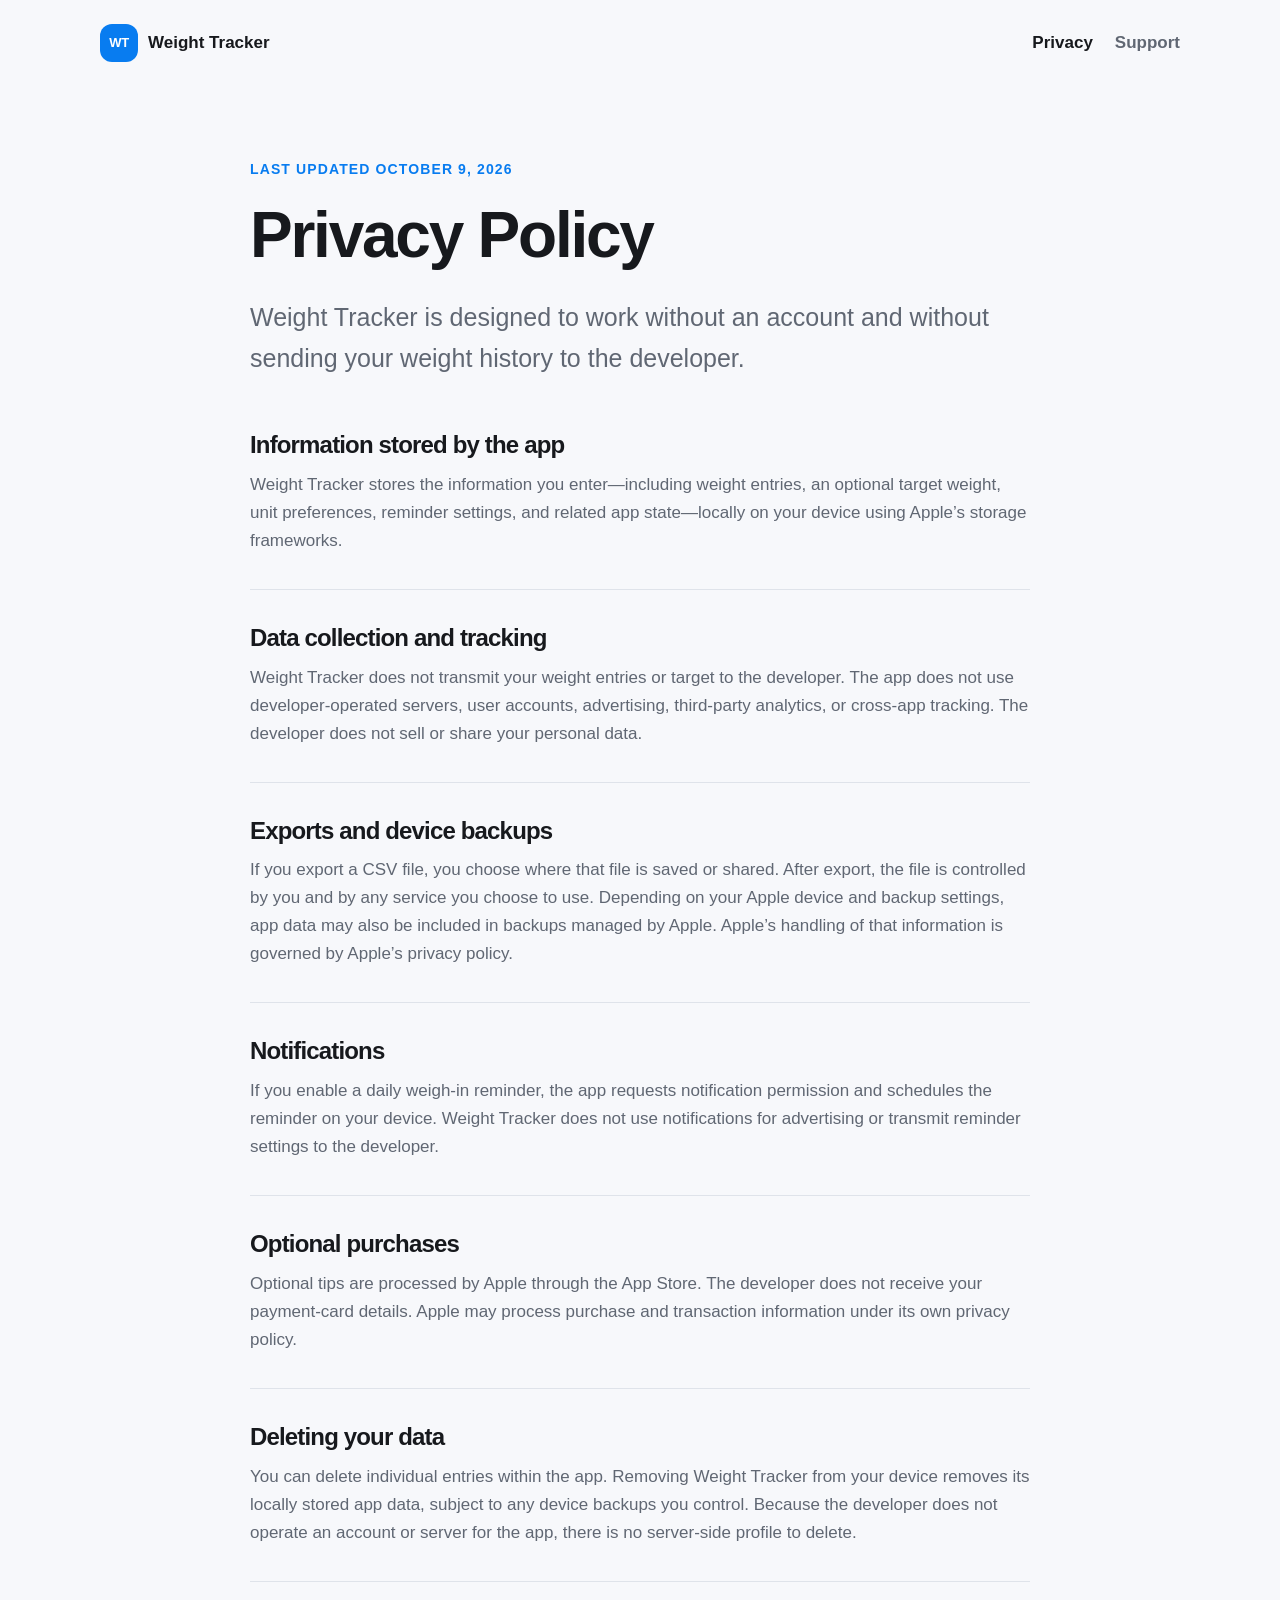
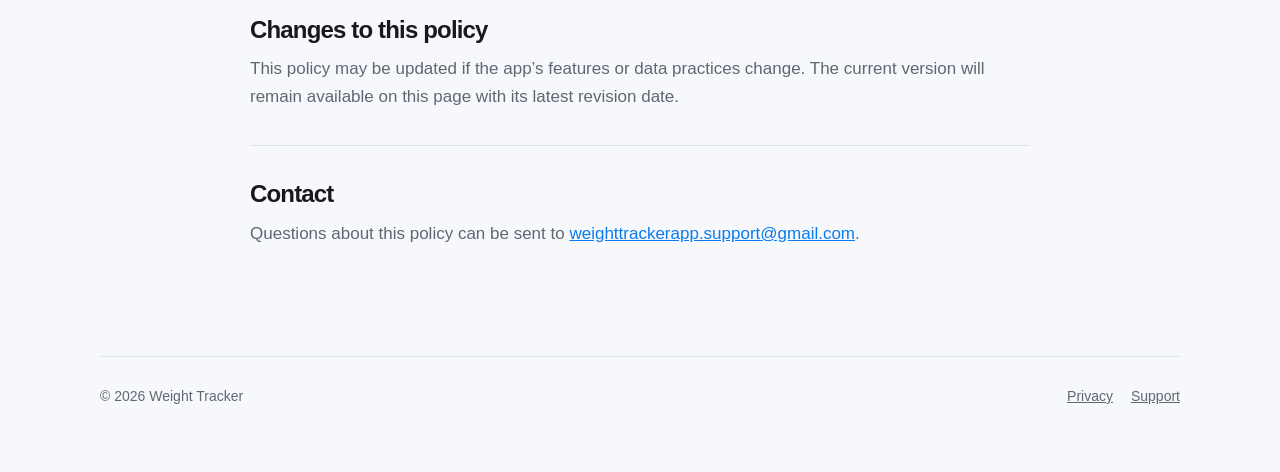
==== privacy.html @ 2e442124 "Add Weight Tracker support site" ====
<!doctype html>
<html lang="en">
<head>
  <meta charset="utf-8">
  <meta name="viewport" content="width=device-width, initial-scale=1">
  <meta name="description" content="Privacy policy for the Weight Tracker iPhone app.">
  <title>Privacy Policy — Weight Tracker</title>
  <link rel="stylesheet" href="styles.css">
</head>
<body>
  <header class="site-header">
    <a class="brand" href="index.html" aria-label="Weight Tracker home">
      <span class="brand-mark" aria-hidden="true">WT</span>
      <span>Weight Tracker</span>
    </a>
    <nav aria-label="Primary navigation">
      <a href="privacy.html" aria-current="page">Privacy</a>
      <a href="support.html">Support</a>
    </nav>
  </header>

  <main class="document">
    <p class="eyebrow">Last updated October 9, 2026</p>
    <h1>Privacy Policy</h1>
    <p class="lede">Weight Tracker is designed to work without an account and without sending your weight history to the developer.</p>

    <section>
      <h2>Information stored by the app</h2>
      <p>Weight Tracker stores the information you enter—including weight entries, an optional target weight, unit preferences, reminder settings, and related app state—locally on your device using Apple’s storage frameworks.</p>
    </section>

    <section>
      <h2>Data collection and tracking</h2>
      <p>Weight Tracker does not transmit your weight entries or target to the developer. The app does not use developer-operated servers, user accounts, advertising, third-party analytics, or cross-app tracking. The developer does not sell or share your personal data.</p>
    </section>

    <section>
      <h2>Exports and device backups</h2>
      <p>If you export a CSV file, you choose where that file is saved or shared. After export, the file is controlled by you and by any service you choose to use. Depending on your Apple device and backup settings, app data may also be included in backups managed by Apple. Apple’s handling of that information is governed by Apple’s privacy policy.</p>
    </section>

    <section>
      <h2>Notifications</h2>
      <p>If you enable a daily weigh-in reminder, the app requests notification permission and schedules the reminder on your device. Weight Tracker does not use notifications for advertising or transmit reminder settings to the developer.</p>
    </section>

    <section>
      <h2>Optional purchases</h2>
      <p>Optional tips are processed by Apple through the App Store. The developer does not receive your payment-card details. Apple may process purchase and transaction information under its own privacy policy.</p>
    </section>

    <section>
      <h2>Deleting your data</h2>
      <p>You can delete individual entries within the app. Removing Weight Tracker from your device removes its locally stored app data, subject to any device backups you control. Because the developer does not operate an account or server for the app, there is no server-side profile to delete.</p>
    </section>

    <section>
      <h2>Changes to this policy</h2>
      <p>This policy may be updated if the app’s features or data practices change. The current version will remain available on this page with its latest revision date.</p>
    </section>

    <section>
      <h2>Contact</h2>
      <p>Questions about this policy can be sent to <a href="mailto:weighttrackerapp.support@gmail.com">weighttrackerapp.support@gmail.com</a>.</p>
    </section>
  </main>

  <footer>
    <p>&copy; 2026 Weight Tracker</p>
    <div>
      <a href="privacy.html">Privacy</a>
      <a href="support.html">Support</a>
    </div>
  </footer>
</body>
</html>
---- styles.css ----
:root {
  color-scheme: light dark;
  --background: #f7f8fb;
  --surface: #ffffff;
  --surface-muted: #eef1f6;
  --text: #17191d;
  --muted: #606773;
  --border: #dfe3ea;
  --accent: #087cf0;
  --accent-hover: #0069d5;
  --shadow: 0 18px 50px rgba(31, 42, 62, 0.08);
  font-family: -apple-system, BlinkMacSystemFont, "Segoe UI", sans-serif;
}

* { box-sizing: border-box; }

body {
  margin: 0;
  min-height: 100vh;
  background: var(--background);
  color: var(--text);
  font-size: 17px;
  line-height: 1.65;
}

a { color: var(--accent); }
a:hover { color: var(--accent-hover); }

.site-header,
main,
footer {
  width: min(1080px, calc(100% - 40px));
  margin-inline: auto;
}

.site-header {
  display: flex;
  align-items: center;
  justify-content: space-between;
  gap: 24px;
  padding-block: 24px;
}

.brand {
  display: inline-flex;
  align-items: center;
  gap: 10px;
  color: var(--text);
  font-weight: 750;
  text-decoration: none;
  white-space: nowrap;
  flex-shrink: 0;
}

.brand-mark {
  display: grid;
  place-items: center;
  width: 38px;
  height: 38px;
  border-radius: 12px;
  background: var(--accent);
  color: white;
  font-size: 13px;
  letter-spacing: -0.02em;
}

nav { display: flex; gap: 22px; }
nav a { color: var(--muted); font-weight: 650; text-decoration: none; }
nav a[aria-current="page"] { color: var(--text); }

.hero { padding: 112px 0 82px; max-width: 820px; }
.eyebrow {
  color: var(--accent);
  font-size: 14px;
  font-weight: 750;
  letter-spacing: 0.08em;
  text-transform: uppercase;
}

h1, h2 { line-height: 1.15; letter-spacing: -0.035em; }
h1 { margin: 12px 0 24px; font-size: clamp(42px, 8vw, 76px); }
h2 { margin: 0 0 12px; font-size: 24px; }
p { margin: 0 0 18px; }
.lede { max-width: 760px; color: var(--muted); font-size: clamp(20px, 3vw, 25px); }

.actions { display: flex; flex-wrap: wrap; gap: 12px; margin-top: 34px; }
.button {
  display: inline-block;
  border-radius: 999px;
  padding: 11px 19px;
  font-weight: 700;
  text-decoration: none;
}
.button.primary { background: var(--accent); color: white; }
.button.primary:hover { background: var(--accent-hover); color: white; }
.button.secondary { background: var(--surface-muted); color: var(--text); }

.feature-grid {
  display: grid;
  grid-template-columns: repeat(3, 1fr);
  gap: 18px;
  padding-bottom: 90px;
}

.card,
.contact-card {
  background: var(--surface);
  border: 1px solid var(--border);
  border-radius: 22px;
  box-shadow: var(--shadow);
}
.card { padding: 28px; }
.card p, .document section p { color: var(--muted); }

.document {
  max-width: 780px;
  padding: 72px 0 90px;
}
.document h1 { font-size: clamp(42px, 7vw, 64px); }
.document section { padding-top: 34px; }
.document section + section { border-top: 1px solid var(--border); margin-top: 34px; }
.contact-card { padding: 26px; }

details {
  background: var(--surface);
  border: 1px solid var(--border);
  border-radius: 16px;
  margin-top: 12px;
  padding: 18px 20px;
}
summary { cursor: pointer; font-weight: 700; }
details p { margin: 12px 0 2px; }

footer {
  display: flex;
  justify-content: space-between;
  gap: 24px;
  border-top: 1px solid var(--border);
  padding: 28px 0 46px;
  color: var(--muted);
  font-size: 14px;
}
footer div { display: flex; gap: 18px; }
footer a { color: var(--muted); }

@media (max-width: 720px) {
  .site-header { align-items: flex-start; gap: 12px; }
  .brand { gap: 8px; font-size: 15px; }
  .brand-mark { width: 34px; height: 34px; border-radius: 10px; }
  nav { gap: 12px; font-size: 15px; }
  .hero { padding: 72px 0 60px; }
  .feature-grid { grid-template-columns: 1fr; }
  footer { flex-direction: column; gap: 4px; }
}

@media (prefers-color-scheme: dark) {
  :root {
    --background: #111318;
    --surface: #1a1d24;
    --surface-muted: #252a34;
    --text: #f4f6fa;
    --muted: #aeb5c1;
    --border: #303641;
    --accent: #4aa3ff;
    --accent-hover: #79bbff;
    --shadow: none;
  }
}

@media (prefers-reduced-motion: no-preference) {
  a, .button { transition: color 140ms ease, background-color 140ms ease; }
}
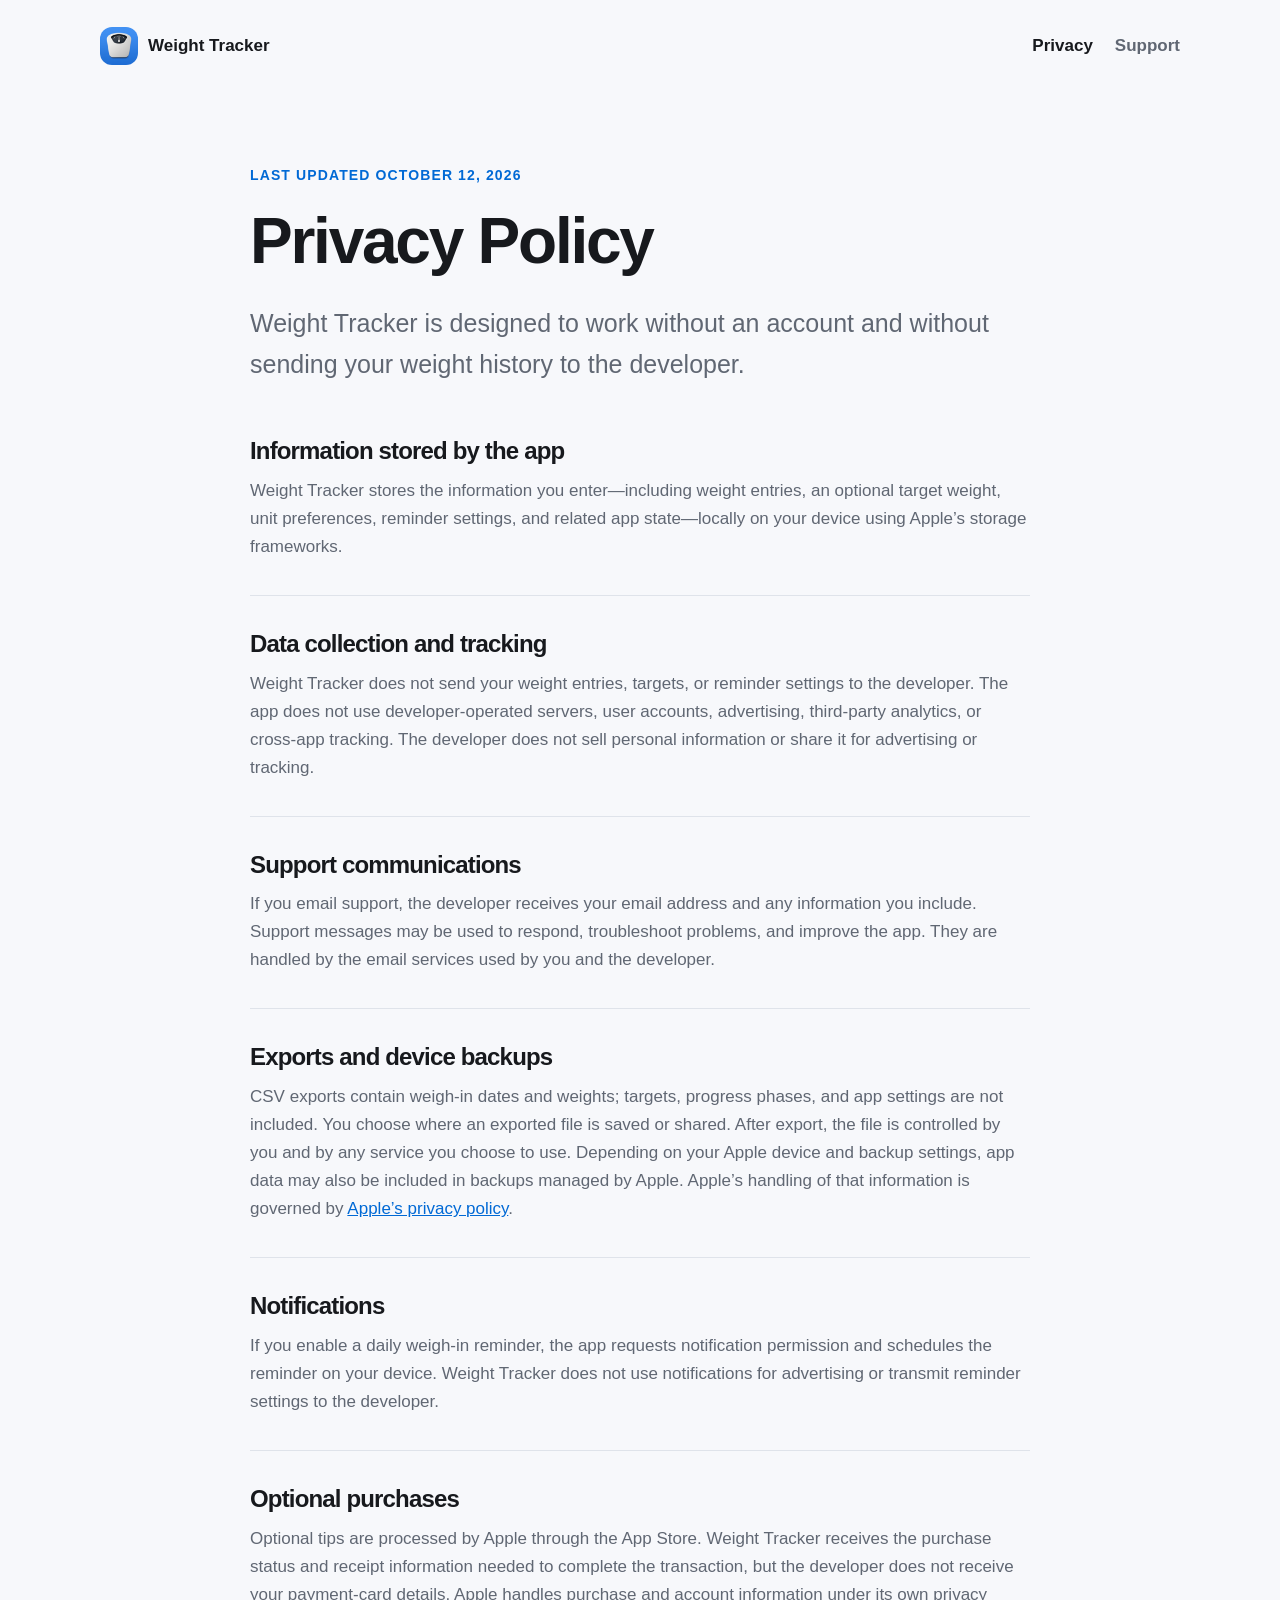
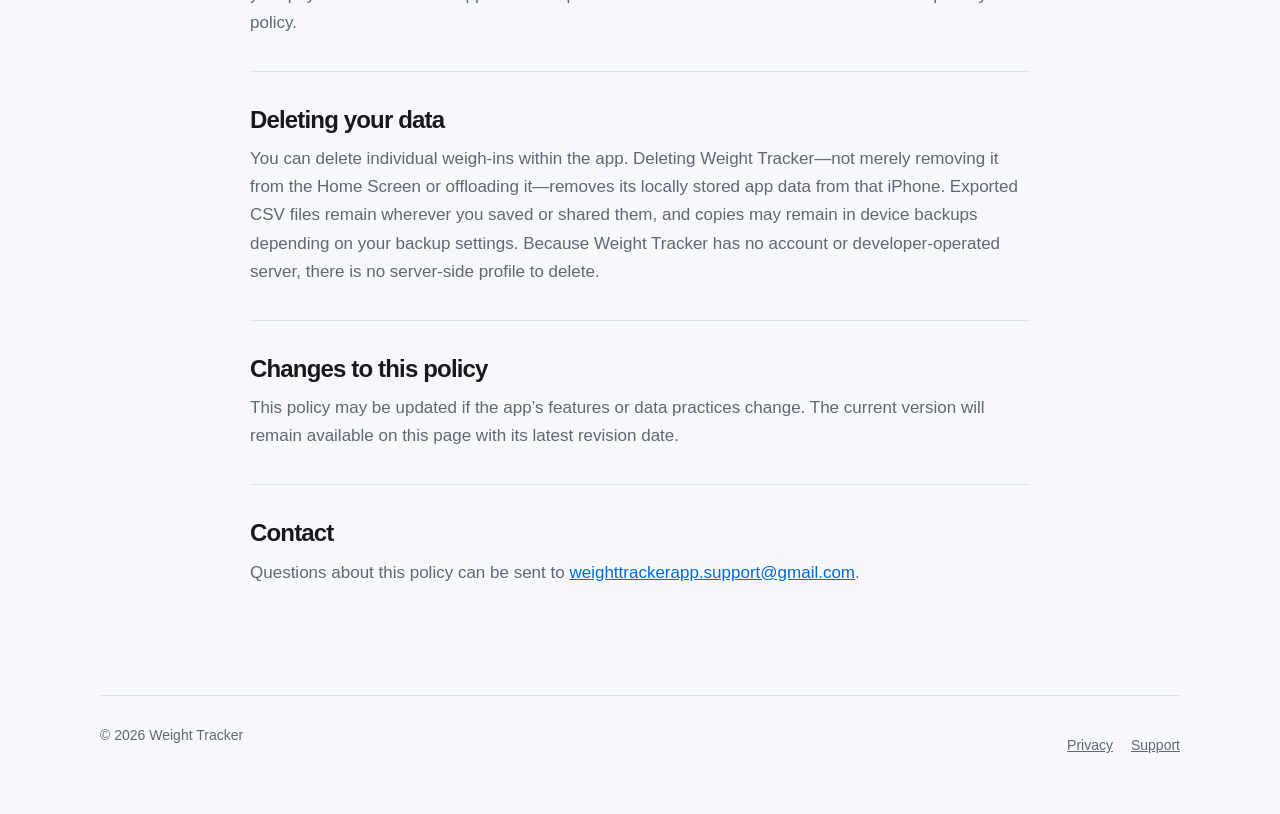
==== commit 47c8a95d: "Polish support site accessibility and privacy copy" ====
--- a/privacy.html
+++ b/privacy.html
@@ -4,14 +4,28 @@
   <meta charset="utf-8">
   <meta name="viewport" content="width=device-width, initial-scale=1">
   <meta name="description" content="Privacy policy for the Weight Tracker iPhone app.">
+  <meta name="theme-color" content="#f7f8fb" media="(prefers-color-scheme: light)">
+  <meta name="theme-color" content="#111318" media="(prefers-color-scheme: dark)">
+  <meta property="og:title" content="Privacy Policy — Weight Tracker">
+  <meta property="og:description" content="How the Weight Tracker iPhone app stores and handles your information.">
+  <meta property="og:type" content="website">
+  <meta property="og:url" content="https://hatchedmango.github.io/weight-tracker-site/privacy.html">
+  <meta property="og:image" content="https://hatchedmango.github.io/weight-tracker-site/assets/app-icon.png">
+  <meta property="og:image:width" content="512">
+  <meta property="og:image:height" content="512">
+  <meta name="twitter:card" content="summary">
   <title>Privacy Policy — Weight Tracker</title>
+  <link rel="canonical" href="https://hatchedmango.github.io/weight-tracker-site/privacy.html">
+  <link rel="icon" type="image/png" sizes="64x64" href="assets/favicon.png">
+  <link rel="apple-touch-icon" href="assets/apple-touch-icon.png">
   <link rel="stylesheet" href="styles.css">
 </head>
 <body>
+  <a class="skip-link" href="#main-content">Skip to main content</a>
   <header class="site-header">
     <a class="brand" href="index.html" aria-label="Weight Tracker home">
-      <span class="brand-mark" aria-hidden="true">WT</span>
-      <span>Weight Tracker</span>
+      <img class="brand-mark" src="assets/favicon.png" width="38" height="38" alt="">
+      <span class="brand-name">Weight Tracker</span>
     </a>
     <nav aria-label="Primary navigation">
       <a href="privacy.html" aria-current="page">Privacy</a>
@@ -19,8 +33,8 @@
     </nav>
   </header>
 
-  <main class="document">
-    <p class="eyebrow">Last updated October 9, 2026</p>
+  <main class="document" id="main-content">
+    <p class="eyebrow">Last updated October 12, 2026</p>
     <h1>Privacy Policy</h1>
     <p class="lede">Weight Tracker is designed to work without an account and without sending your weight history to the developer.</p>
 
@@ -31,12 +45,17 @@
 
     <section>
       <h2>Data collection and tracking</h2>
-      <p>Weight Tracker does not transmit your weight entries or target to the developer. The app does not use developer-operated servers, user accounts, advertising, third-party analytics, or cross-app tracking. The developer does not sell or share your personal data.</p>
+      <p>Weight Tracker does not send your weight entries, targets, or reminder settings to the developer. The app does not use developer-operated servers, user accounts, advertising, third-party analytics, or cross-app tracking. The developer does not sell personal information or share it for advertising or tracking.</p>
+    </section>
+
+    <section>
+      <h2>Support communications</h2>
+      <p>If you email support, the developer receives your email address and any information you include. Support messages may be used to respond, troubleshoot problems, and improve the app. They are handled by the email services used by you and the developer.</p>
     </section>
 
     <section>
       <h2>Exports and device backups</h2>
-      <p>If you export a CSV file, you choose where that file is saved or shared. After export, the file is controlled by you and by any service you choose to use. Depending on your Apple device and backup settings, app data may also be included in backups managed by Apple. Apple’s handling of that information is governed by Apple’s privacy policy.</p>
+      <p>CSV exports contain weigh-in dates and weights; targets, progress phases, and app settings are not included. You choose where an exported file is saved or shared. After export, the file is controlled by you and by any service you choose to use. Depending on your Apple device and backup settings, app data may also be included in backups managed by Apple. Apple’s handling of that information is governed by <a href="https://www.apple.com/legal/privacy/">Apple’s privacy policy</a>.</p>
     </section>
 
     <section>
@@ -46,12 +65,12 @@
 
     <section>
       <h2>Optional purchases</h2>
-      <p>Optional tips are processed by Apple through the App Store. The developer does not receive your payment-card details. Apple may process purchase and transaction information under its own privacy policy.</p>
+      <p>Optional tips are processed by Apple through the App Store. Weight Tracker receives the purchase status and receipt information needed to complete the transaction, but the developer does not receive your payment-card details. Apple handles purchase and account information under its own privacy policy.</p>
     </section>
 
     <section>
       <h2>Deleting your data</h2>
-      <p>You can delete individual entries within the app. Removing Weight Tracker from your device removes its locally stored app data, subject to any device backups you control. Because the developer does not operate an account or server for the app, there is no server-side profile to delete.</p>
+      <p>You can delete individual weigh-ins within the app. Deleting Weight Tracker—not merely removing it from the Home Screen or offloading it—removes its locally stored app data from that iPhone. Exported CSV files remain wherever you saved or shared them, and copies may remain in device backups depending on your backup settings. Because Weight Tracker has no account or developer-operated server, there is no server-side profile to delete.</p>
     </section>
 
     <section>
@@ -61,7 +80,7 @@
 
     <section>
       <h2>Contact</h2>
-      <p>Questions about this policy can be sent to <a href="mailto:weighttrackerapp.support@gmail.com">weighttrackerapp.support@gmail.com</a>.</p>
+      <p>Questions about this policy can be sent to <a class="email-address" href="mailto:weighttrackerapp.support@gmail.com">weighttrackerapp.support@gmail.com</a>.</p>
     </section>
   </main>
 
--- a/styles.css
+++ b/styles.css
@@ -6,8 +6,12 @@
   --text: #17191d;
   --muted: #606773;
   --border: #dfe3ea;
-  --accent: #087cf0;
-  --accent-hover: #0069d5;
+  --link: #0069d5;
+  --link-hover: #0058b6;
+  --action-background: #0069d5;
+  --action-background-hover: #0058b6;
+  --action-foreground: #ffffff;
+  --focus-ring: #0058b6;
   --shadow: 0 18px 50px rgba(31, 42, 62, 0.08);
   font-family: -apple-system, BlinkMacSystemFont, "Segoe UI", sans-serif;
 }
@@ -23,8 +27,29 @@
   line-height: 1.65;
 }
 
-a { color: var(--accent); }
-a:hover { color: var(--accent-hover); }
+a { color: var(--link); }
+a:hover { color: var(--link-hover); }
+
+:focus-visible {
+  outline: 3px solid var(--focus-ring);
+  outline-offset: 3px;
+  border-radius: 6px;
+}
+
+.skip-link {
+  position: fixed;
+  z-index: 10;
+  top: 12px;
+  left: 12px;
+  padding: 10px 14px;
+  border-radius: 10px;
+  background: var(--surface);
+  color: var(--text);
+  font-weight: 700;
+  transform: translateY(-160%);
+}
+
+.skip-link:focus { transform: translateY(0); }
 
 .site-header,
 main,
@@ -45,6 +70,7 @@
   display: inline-flex;
   align-items: center;
   gap: 10px;
+  min-height: 44px;
   color: var(--text);
   font-weight: 750;
   text-decoration: none;
@@ -53,24 +79,26 @@
 }
 
 .brand-mark {
-  display: grid;
-  place-items: center;
+  display: block;
   width: 38px;
   height: 38px;
   border-radius: 12px;
-  background: var(--accent);
-  color: white;
-  font-size: 13px;
-  letter-spacing: -0.02em;
 }
 
 nav { display: flex; gap: 22px; }
-nav a { color: var(--muted); font-weight: 650; text-decoration: none; }
+nav a {
+  display: inline-flex;
+  align-items: center;
+  min-height: 44px;
+  color: var(--muted);
+  font-weight: 650;
+  text-decoration: none;
+}
 nav a[aria-current="page"] { color: var(--text); }
 
 .hero { padding: 112px 0 82px; max-width: 820px; }
 .eyebrow {
-  color: var(--accent);
+  color: var(--link);
   font-size: 14px;
   font-weight: 750;
   letter-spacing: 0.08em;
@@ -91,8 +119,8 @@
   font-weight: 700;
   text-decoration: none;
 }
-.button.primary { background: var(--accent); color: white; }
-.button.primary:hover { background: var(--accent-hover); color: white; }
+.button.primary { background: var(--action-background); color: var(--action-foreground); }
+.button.primary:hover { background: var(--action-background-hover); color: var(--action-foreground); }
 .button.secondary { background: var(--surface-muted); color: var(--text); }
 
 .feature-grid {
@@ -141,7 +169,14 @@
   font-size: 14px;
 }
 footer div { display: flex; gap: 18px; }
-footer a { color: var(--muted); }
+footer a {
+  display: inline-flex;
+  align-items: center;
+  min-height: 44px;
+  color: var(--muted);
+}
+
+.email-address { overflow-wrap: anywhere; }
 
 @media (max-width: 720px) {
   .site-header { align-items: flex-start; gap: 12px; }
@@ -153,6 +188,10 @@
   footer { flex-direction: column; gap: 4px; }
 }
 
+@media (max-width: 340px) {
+  .brand-name { display: none; }
+}
+
 @media (prefers-color-scheme: dark) {
   :root {
     --background: #111318;
@@ -161,8 +200,12 @@
     --text: #f4f6fa;
     --muted: #aeb5c1;
     --border: #303641;
-    --accent: #4aa3ff;
-    --accent-hover: #79bbff;
+    --link: #69b4ff;
+    --link-hover: #8bc5ff;
+    --action-background: #69b4ff;
+    --action-background-hover: #8bc5ff;
+    --action-foreground: #111318;
+    --focus-ring: #8bc5ff;
     --shadow: none;
   }
 }
